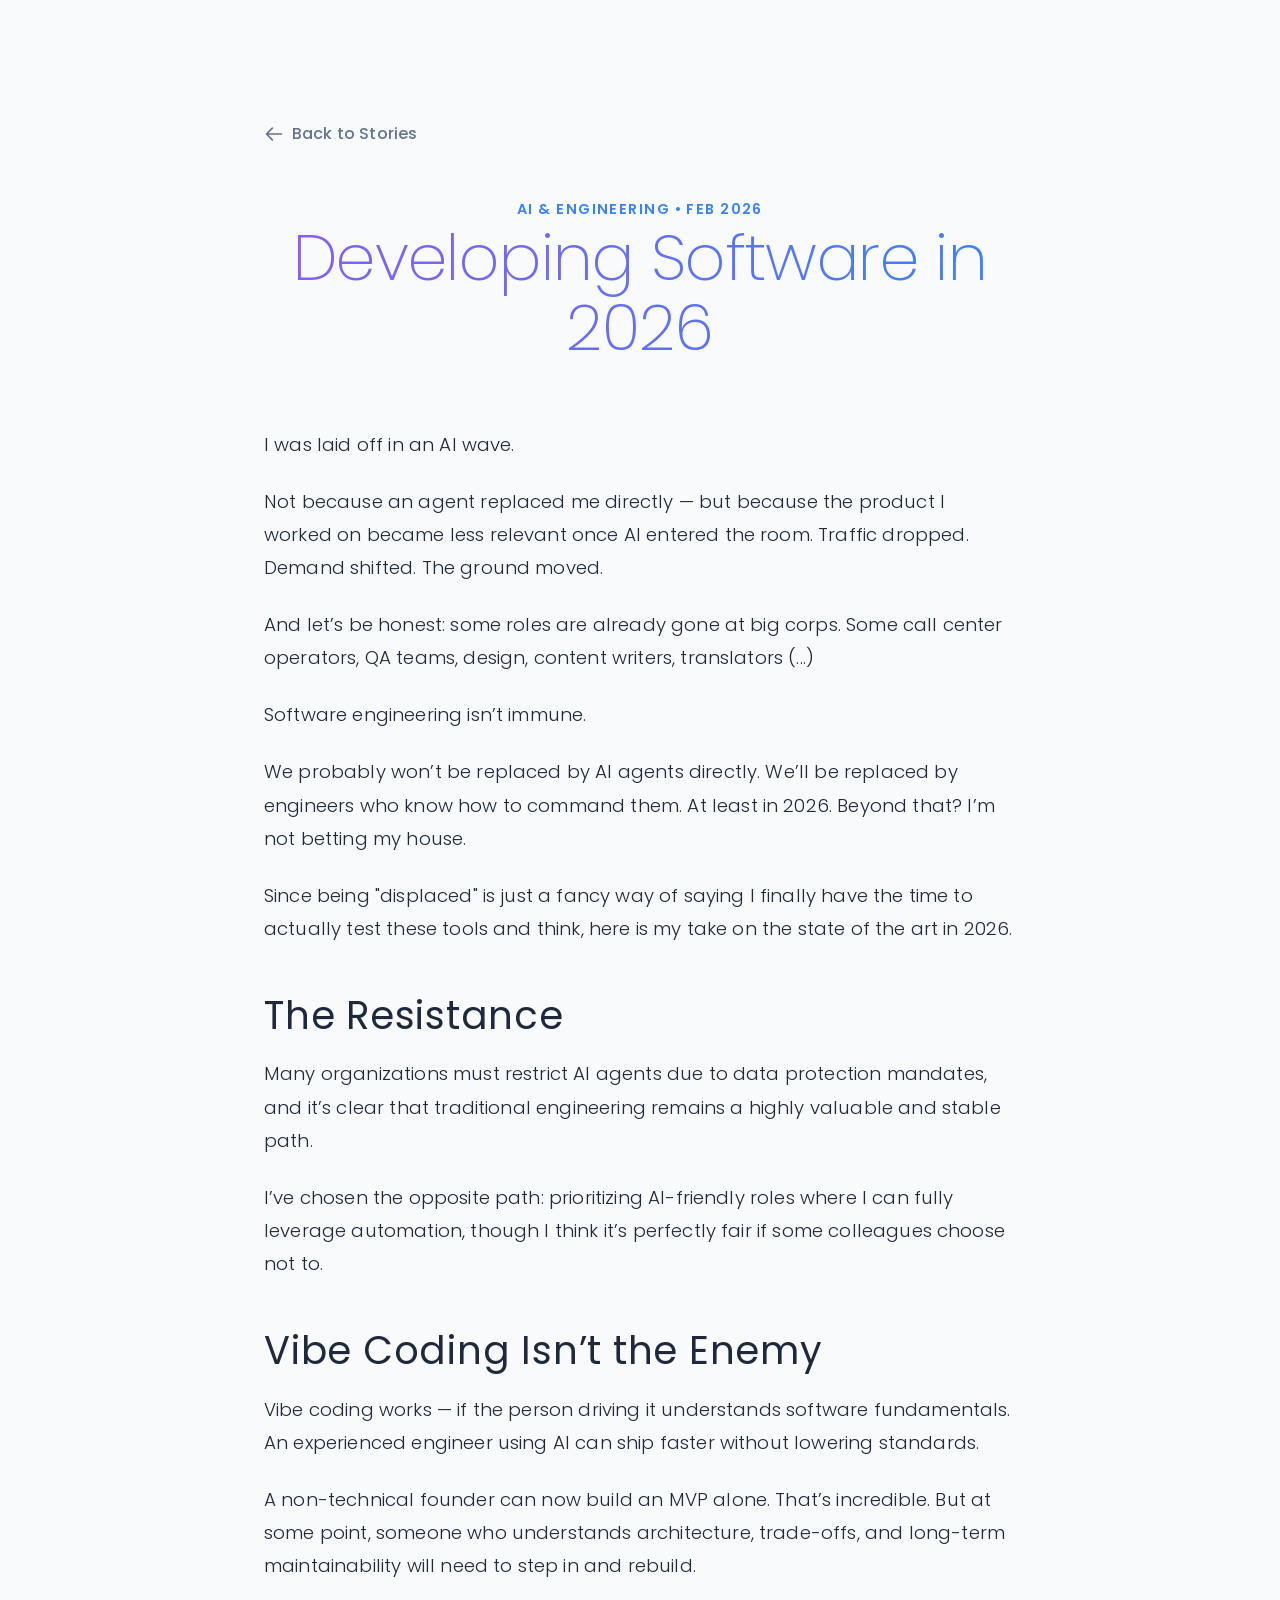
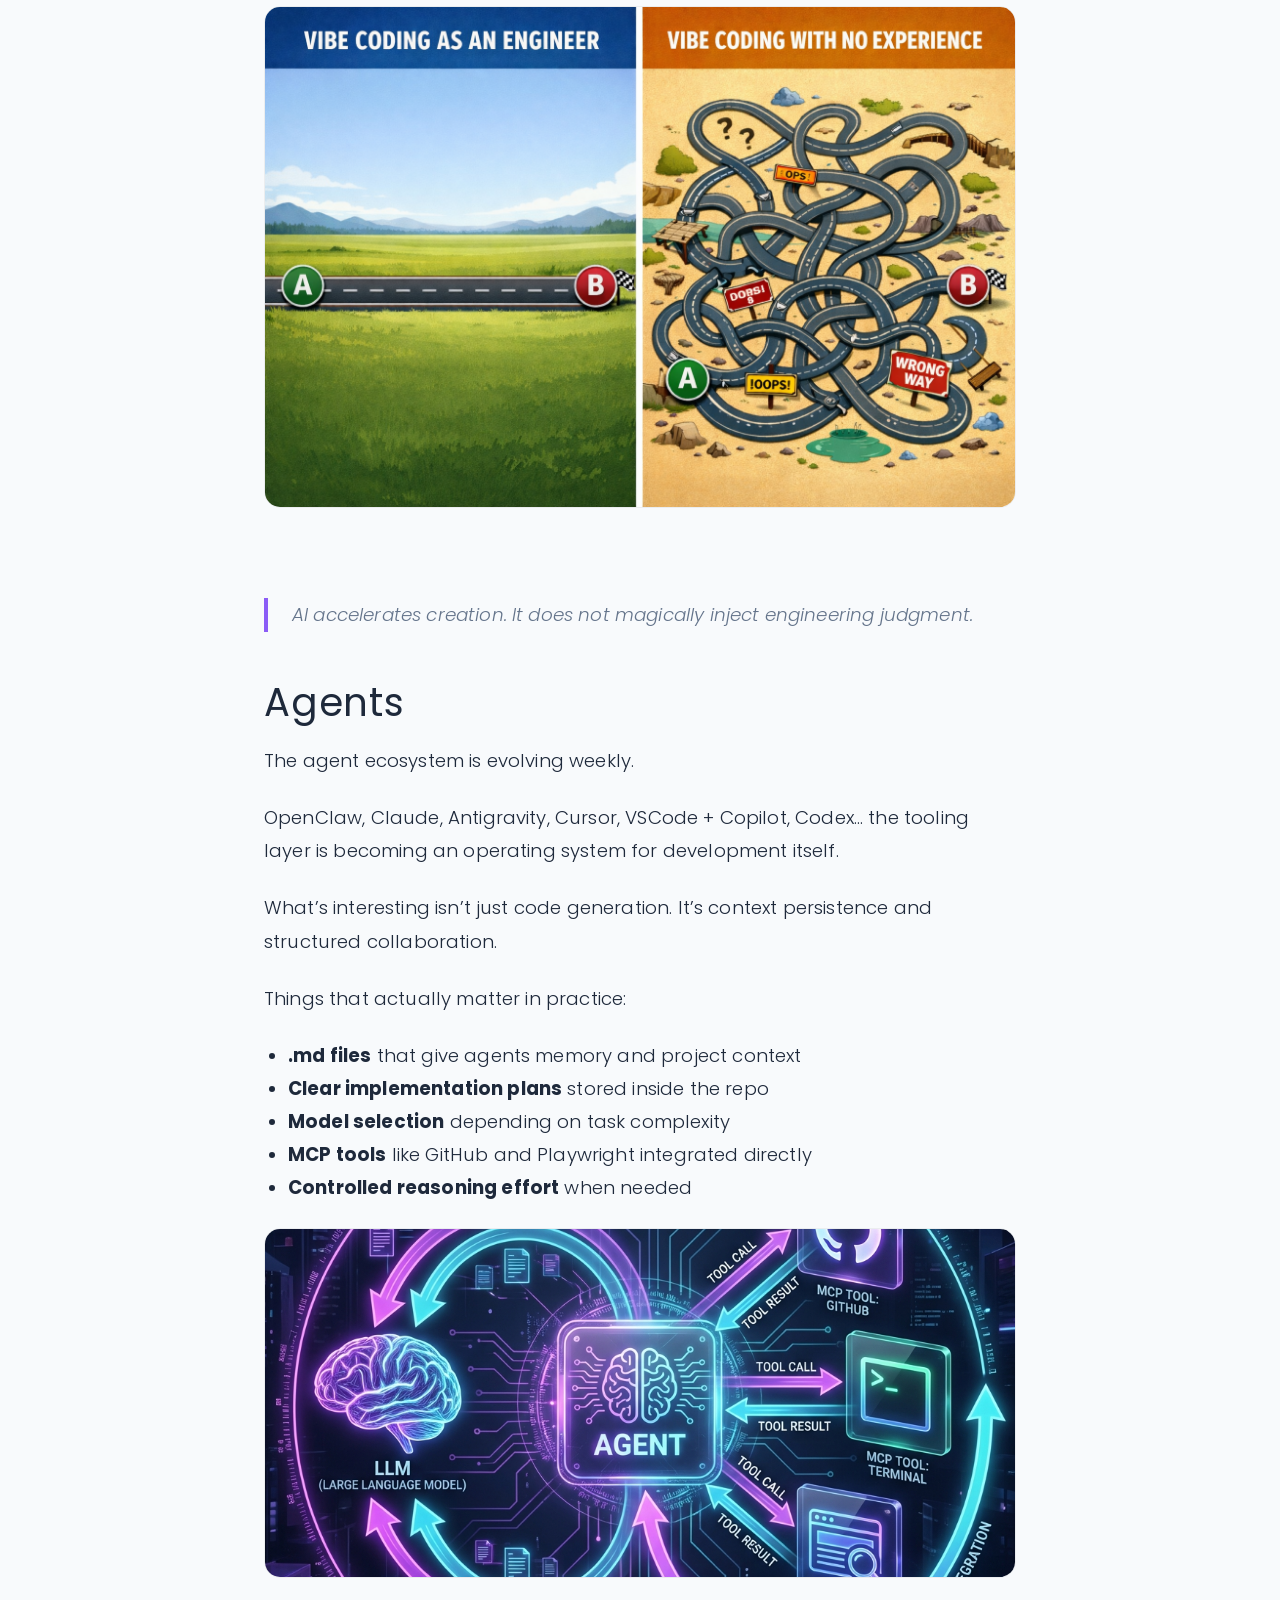
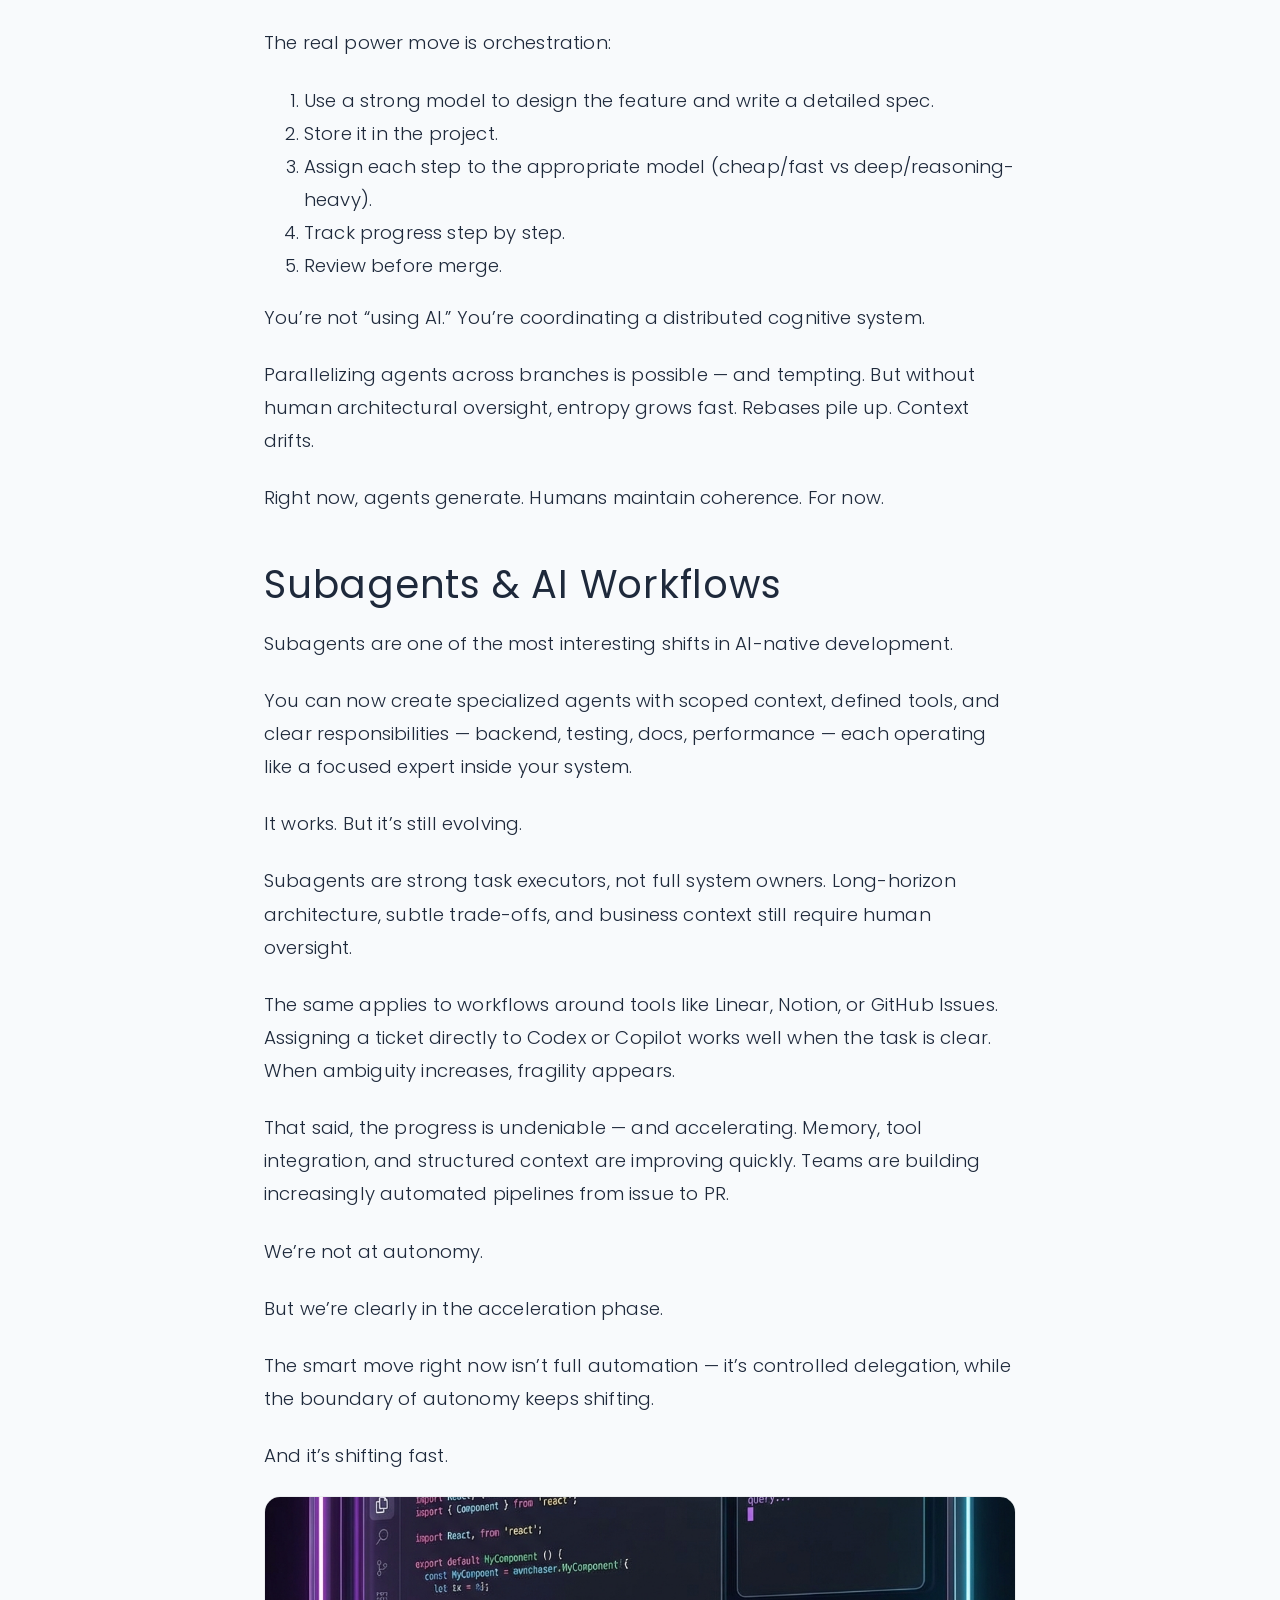
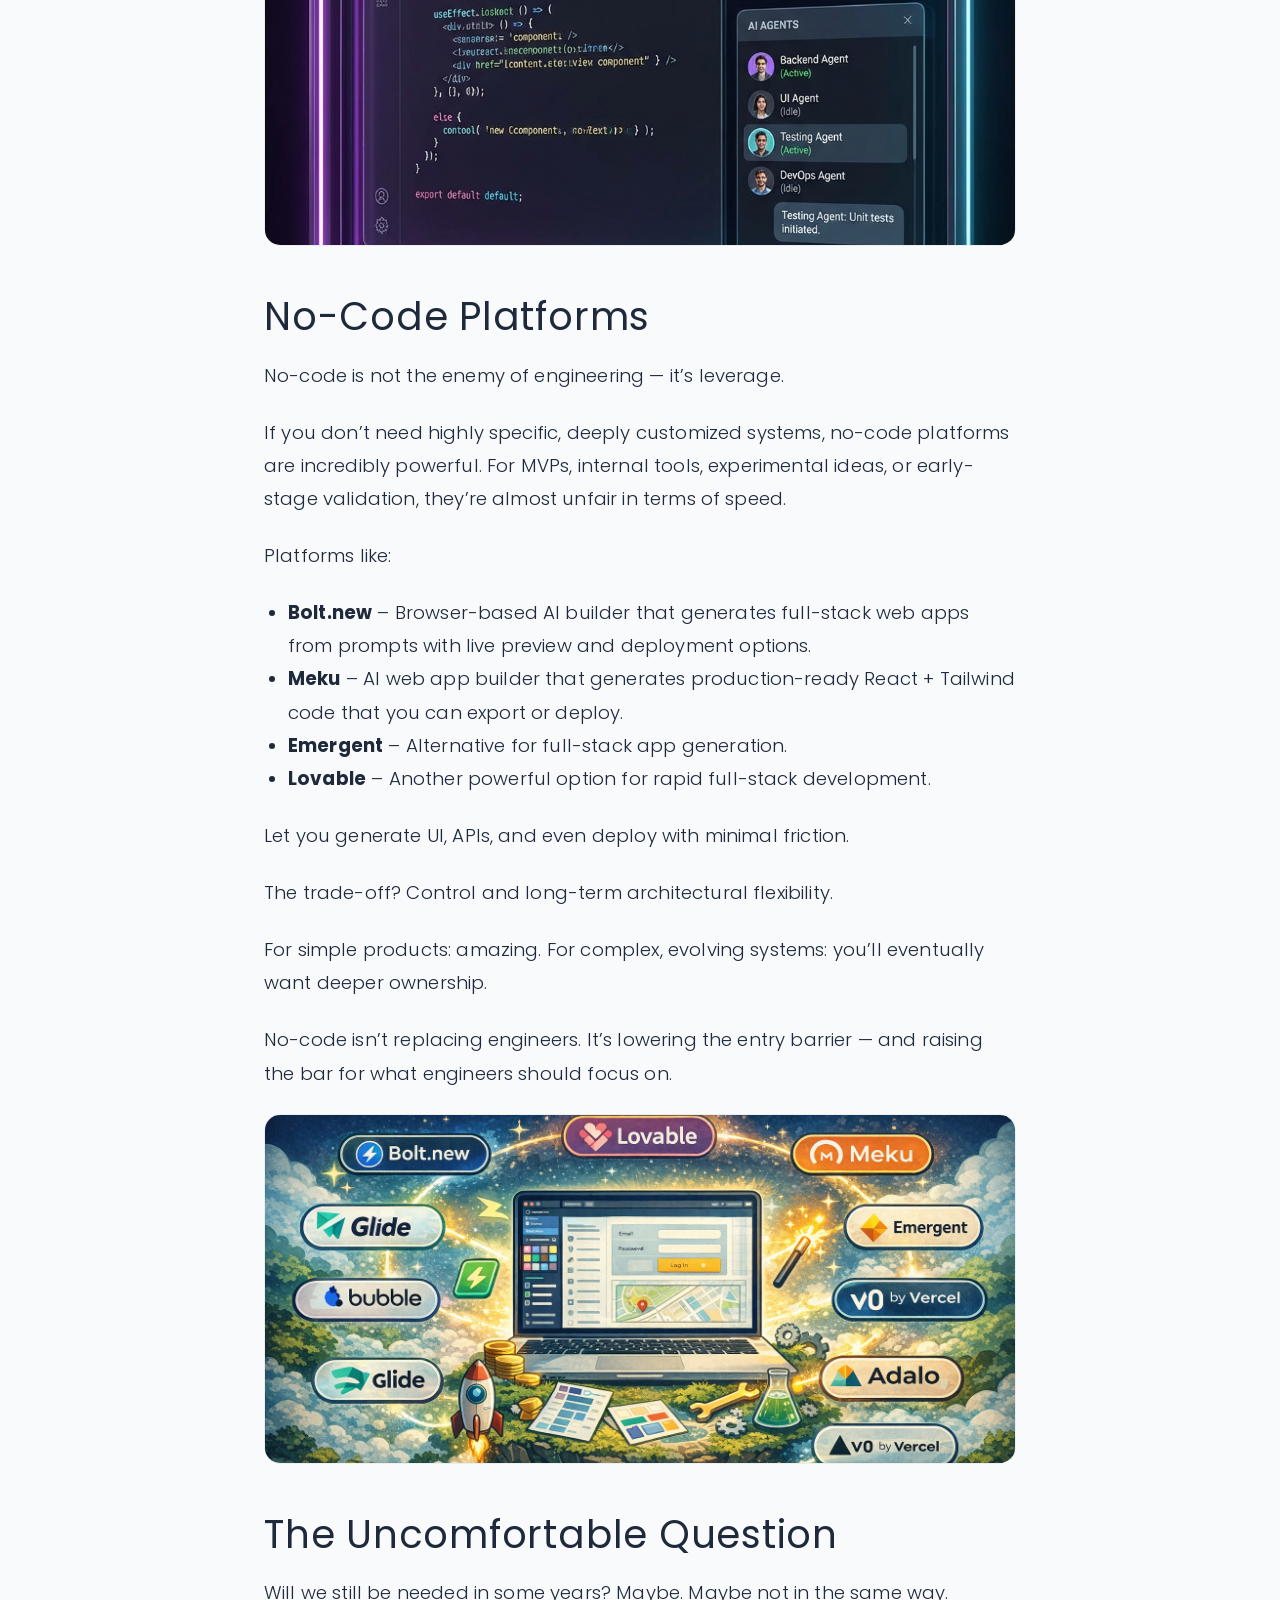
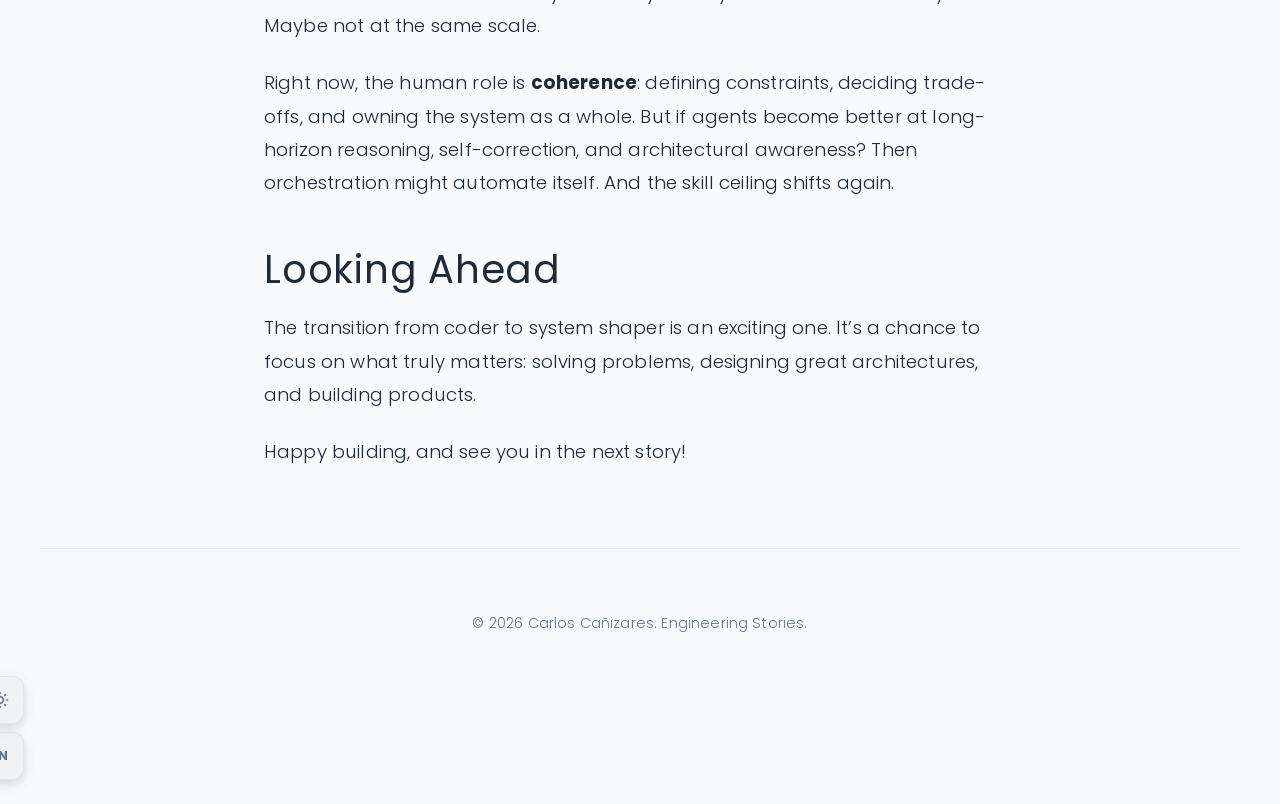
==== stories/developing-software-2026.html @ 7779813e "feat: add new story "Developing Software in 2026" with supporting images and internationalization up" ====
<!doctype html>
<html lang="en">

<head>
    <meta charset="utf-8">
    <meta name="viewport" content="width=device-width,initial-scale=1">
    <link rel="preconnect" href="https://fonts.googleapis.com">
    <link rel="preconnect" href="https://fonts.gstatic.com" crossorigin>
    <link href="https://fonts.googleapis.com/css2?family=Poppins:wght@200;300;400;500;600;700&display=swap"
        rel="stylesheet">
    <title>Developing Software in 2026 — Carlos Cañizares</title>
    <link rel="stylesheet" href="../css/style.css">
    <style>
        .story-content {
            max-width: 800px;
            margin: 120px auto 80px;
            padding: 0 24px;
        }

        .story-header {
            margin-bottom: 4rem;
            text-align: center;
        }

        .story-header h1 {
            font-size: clamp(2.5rem, 5vw, 4rem);
            margin-bottom: 1.5rem;
            background: linear-gradient(to right, #fff, #94a3b8);
            background-clip: text;
            -webkit-background-clip: text;
            -webkit-text-fill-color: transparent;
        }

        [data-theme="light"] .story-header h1 {
            background: linear-gradient(to right, #8b5cf6, #3b82f6);
            background-clip: text;
            -webkit-background-clip: text;
            -webkit-text-fill-color: transparent;
        }

        .story-meta {
            color: var(--accent-secondary);
            font-weight: 600;
            text-transform: uppercase;
            letter-spacing: 0.1em;
            font-size: 0.9rem;
        }

        .article-body {
            font-size: 1.15rem;
            line-height: 1.8;
            color: var(--text-main);
        }

        .article-body h2 {
            margin-top: 3rem;
            color: var(--text-main);
        }

        .article-body p {
            margin-bottom: 1.5rem;
            font-weight: 300;
        }

        .article-body ul {
            margin-bottom: 1.5rem;
            padding-left: 1.5rem;
            font-weight: 300;
        }

        .article-body blockquote {
            border-left: 4px solid var(--accent-primary);
            padding-left: 1.5rem;
            font-style: italic;
            margin: 2rem 0;
            color: var(--text-muted);
        }

        .back-link {
            display: inline-flex;
            align-items: center;
            gap: 0.5rem;
            margin-bottom: 3rem;
            color: var(--text-muted);
            font-weight: 500;
            transition: color 0.3s ease;
        }

        .back-link:hover {
            color: var(--accent-primary);
        }

        .hero-image {
            width: 100%;
            height: auto;
            border-radius: var(--radius-md);
            margin-bottom: 3rem;
            border: 1px solid var(--glass-border);
        }

        .centered-image {
            display: block;
            width: 100%;
            height: 350px;
            object-fit: cover;
            object-position: center;
            margin: 0 auto 3rem auto;
            border-radius: var(--radius-md);
            border: 1px solid var(--glass-border);
        }
    </style>
</head>

<body>
    <canvas id="page-matrix" aria-hidden="true"></canvas>

    <main class="story-content">
        <a href="../#stories" class="back-link">
            <svg width="20" height="20" fill="none" stroke="currentColor" viewBox="0 0 24 24">
                <path stroke-linecap="round" stroke-linejoin="round" stroke-width="2" d="M10 19l-7-7m0 0l7-7m-7 7h18">
                </path>
            </svg>
            Back to Stories
        </a>

        <header class="story-header">
            <div class="story-meta">AI & Engineering • Feb 2026</div>
            <h1>Developing Software in 2026</h1>
        </header>

        <div class="article-body">
            <p>I was laid off in an AI wave.</p>

            <p>Not because an agent replaced me directly — but because the product I worked on became less relevant once
                AI entered the room. Traffic dropped. Demand shifted. The ground moved.</p>

            <p>And let’s be honest: some roles are already gone at big corps. Some call center operators, QA teams,
                design, content writers, translators (...)</p>

            <p>Software engineering isn’t immune.</p>

            <p>We probably won’t be replaced by AI agents directly. We’ll be replaced by engineers who know how to
                command them. At least in 2026. Beyond that? I’m not betting my house.</p>

            <p>Since being "displaced" is just a fancy way of saying I finally have the time to actually test these
                tools and think,
                here is my take on the state of the art in 2026.</p>

            <h2>The Resistance</h2>
            <p>Many organizations must restrict AI agents due to data protection mandates, and
                it’s clear that traditional engineering remains a highly valuable and stable path.</p>

            <p>I’ve chosen the opposite path: prioritizing AI-friendly roles where I can fully leverage automation,
                though I
                think it’s perfectly fair if some colleagues choose not to.</p>

            <h2>Vibe Coding Isn’t the Enemy</h2>
            <p>Vibe coding works — if the person driving it understands software fundamentals. An experienced engineer
                using AI can ship faster without lowering standards.</p>

            <p>A non-technical founder can now build an MVP alone. That’s incredible. But at some point, someone who
                understands architecture, trade-offs, and long-term maintainability will need to step in and rebuild.
            </p>

            <img src="../assets/vibe-coding.png" alt="Vibe Coding Concept" class="hero-image">

            <blockquote>
                AI accelerates creation. It does not magically inject engineering judgment.
            </blockquote>


            <h2>Agents</h2>
            <p>The agent ecosystem is evolving weekly.</p>

            <p>OpenClaw, Claude, Antigravity, Cursor, VSCode + Copilot, Codex… the tooling layer is becoming an
                operating system for development itself.</p>

            <p>What’s interesting isn’t just code generation. It’s context persistence and structured collaboration.</p>

            <p>Things that actually matter in practice:</p>
            <ul>
                <li><strong>.md files</strong> that give agents memory and project context</li>
                <li><strong>Clear implementation plans</strong> stored inside the repo</li>
                <li><strong>Model selection</strong> depending on task complexity</li>
                <li><strong>MCP tools</strong> like GitHub and Playwright integrated directly</li>
                <li><strong>Controlled reasoning effort</strong> when needed</li>
            </ul>

            <img src="../assets/mcp-agent-llm-diagram.png" alt="MCP Agent LLM Interaction Diagram"
                class="centered-image">

            <p>The real power move is orchestration:</p>
            <ol>
                <li>Use a strong model to design the feature and write a detailed spec.</li>
                <li>Store it in the project.</li>
                <li>Assign each step to the appropriate model (cheap/fast vs deep/reasoning-heavy).</li>
                <li>Track progress step by step.</li>
                <li>Review before merge.</li>
            </ol>

            <p>You’re not “using AI.” You’re coordinating a distributed cognitive system.</p>

            <p>Parallelizing agents across branches is possible — and tempting. But without human architectural
                oversight, entropy grows fast. Rebases pile up. Context drifts.</p>

            <p>Right now, agents generate. Humans maintain coherence. For now.</p>

            <h2>Subagents & AI Workflows</h2>
            <p>Subagents are one of the most interesting shifts in AI-native development.</p>

            <p>You can now create specialized agents with scoped context, defined tools, and clear responsibilities —
                backend, testing, docs, performance — each operating like a focused expert inside your system.</p>

            <p>It works. But it’s still evolving.</p>

            <p>Subagents are strong task executors, not full system owners. Long-horizon architecture, subtle
                trade-offs, and business context still require human oversight.</p>

            <p>The same applies to workflows around tools like Linear, Notion, or GitHub Issues. Assigning a ticket
                directly to Codex or Copilot works well when the task is clear. When ambiguity increases, fragility
                appears.</p>

            <p>That said, the progress is undeniable — and accelerating. Memory, tool integration, and structured
                context are improving quickly. Teams are building increasingly automated pipelines from issue to PR.</p>

            <p>We’re not at autonomy.</p>

            <p>But we’re clearly in the acceleration phase.</p>

            <p>The smart move right now isn’t full automation — it’s controlled delegation, while the boundary of
                autonomy keeps shifting.</p>

            <p>And it’s shifting fast.</p>

            <img src="../assets/subagent-workflow.png" alt="Subagent Workflow Concept" class="centered-image">

            <h2>No-Code Platforms</h2>
            <p>No-code is not the enemy of engineering — it’s leverage.</p>

            <p>If you don’t need highly specific, deeply customized systems, no-code platforms are incredibly powerful.
                For MVPs, internal tools, experimental ideas, or early-stage validation, they’re almost unfair in terms
                of
                speed.</p>

            <p>Platforms like:</p>
            <ul>
                <li><strong>Bolt.new</strong> – Browser-based AI builder that generates full-stack web apps from prompts
                    with live preview and deployment options.</li>
                <li><strong>Meku</strong> – AI web app builder that generates production-ready React + Tailwind code
                    that you can export or deploy.</li>
                <li><strong>Emergent</strong> – Alternative for full-stack app generation.</li>
                <li><strong>Lovable</strong> – Another powerful option for rapid full-stack development.</li>
            </ul>

            <p>Let you generate UI, APIs, and even deploy with minimal friction.</p>

            <p>The trade-off? Control and long-term architectural flexibility.</p>

            <p>For simple products: amazing. For complex, evolving systems: you’ll eventually want deeper ownership.</p>

            <p>No-code isn’t replacing engineers. It’s lowering the entry barrier — and raising the bar for what
                engineers should focus on.</p>

            <img src="../assets/no-code.png" alt="No-Code Platform Diagram" class="centered-image">

            <h2>The Uncomfortable Question</h2>
            <p>Will we still be needed in some years? Maybe. Maybe not in the same way. Maybe not at the same scale.</p>

            <p>Right now, the human role is <strong>coherence</strong>: defining constraints, deciding trade-offs, and
                owning the system as a whole. But if agents become better at long-horizon reasoning, self-correction,
                and architectural awareness? Then orchestration might automate itself. And the skill ceiling shifts
                again.</p>

            <h2>Looking Ahead</h2>
            <p>The transition from coder to system shaper is an exciting one. It’s a chance to focus on what truly
                matters: solving problems, designing great architectures, and building products.</p>



            <p>Happy building, and see you in the next story!</p>
        </div>
    </main>

    <footer class="container footer">
        <div class="footer-content" style="justify-content: center;">
            <p>© 2026 Carlos Cañizares. Engineering Stories.</p>
        </div>
    </footer>

    <!-- Floating Controls Panel -->
    <div class="floating-controls">
        <button id="theme-toggle" class="control-btn" title="Toggle Theme" aria-label="Toggle Theme">
            <svg class="sun-icon" fill="none" stroke="currentColor" viewBox="0 0 24 24">
                <path stroke-linecap="round" stroke-linejoin="round" stroke-width="2"
                    d="M12 3v1m0 16v1m9-9h-1M4 12H3m15.364 6.364l-.707-.707M6.343 6.343l-.707-.707m12.728 0l-.707.707M6.343 17.657l-.707.707M16 12a4 4 0 11-8 0 4 4 0 018 0z">
                </path>
            </svg>
            <svg class="moon-icon" fill="none" stroke="currentColor" viewBox="0 0 24 24">
                <path stroke-linecap="round" stroke-linejoin="round" stroke-width="2"
                    d="M20.354 15.354A9 9 0 018.646 3.646 9.003 9.003 0 0012 21a9.003 9.003 0 008.354-5.646z"></path>
            </svg>
        </button>
        <button id="lang-toggle" class="control-btn" title="Switch Language">
            <span class="lang-text">EN</span>
        </button>
    </div>

    <script src="../js/main.js"></script>
</body>

</html>
---- css/style.css ----
:root {
    /* Premium Palette */
    --bg-dark: #0f1115;
    --bg-darker: #050507;
    --text-main: #e2e8f0;
    --text-muted: #94a3b8;
    --accent-primary: #8b5cf6;
    /* Violet */
    --accent-secondary: #3b82f6;
    /* Blue */
    --accent-gradient: linear-gradient(135deg, #8b5cf6 0%, #3b82f6 100%);
    --glass-bg: rgba(255, 255, 255, 0.03);
    --glass-border: rgba(255, 255, 255, 0.05);
    --card-hover-bg: rgba(255, 255, 255, 0.07);
    --nav-glass: rgba(15, 17, 21, 0.5);
    --nav-active-text: #ffffff;
    --nav-active-bg: rgba(255, 255, 255, 0.1);

    --font-heading: 'Poppins', sans-serif;
    --font-body: 'Poppins', sans-serif;

    --max-width: 1200px;
    --radius-lg: 24px;
    --radius-md: 16px;
    --radius-sm: 8px;
}

/* Light Mode Overrides (if toggled, but Dark is default premium) */
[data-theme="light"] {
    --bg-dark: #f8fafc;
    --bg-darker: #ffffff;
    --text-main: #1e293b;
    --text-muted: #64748b;
    --glass-bg: rgba(0, 0, 0, 0.03);
    --glass-border: rgba(0, 0, 0, 0.05);
    --card-hover-bg: rgba(0, 0, 0, 0.05);
    --nav-glass: rgba(255, 255, 255, 0.4);
    --nav-active-text: var(--text-main);
    --nav-active-bg: rgba(0, 0, 0, 0.08);
}

* {
    box-sizing: border-box;
}

body {
    margin: 0;
    font-family: var(--font-body);
    background-color: var(--bg-dark);
    color: var(--text-main);
    line-height: 1.8;
    font-weight: 300;
    overflow-x: hidden;
    letter-spacing: 0.01em;
    position: relative;
    z-index: 0;
}

/* Global Typography */
h1,
h2,
h3,
h4,
h5,
h6 {
    font-family: var(--font-heading);
    margin: 0 0 1rem 0;
    line-height: 1.2;
}

h1 {
    font-size: clamp(2.2rem, 4.5vw, 4rem);
    font-weight: 200;
    letter-spacing: -0.01em;
    line-height: 1.1;
}

h2 {
    font-size: clamp(1.8rem, 3vw, 2.8rem);
    font-weight: 400;
    letter-spacing: 0.02em;
}

a {
    text-decoration: none;
    color: inherit;
    transition: all 0.2s ease;
}

/* Utilities */
.container {
    max-width: var(--max-width);
    margin: 0 auto;
    padding: 0 24px;
}

.grid-3 {
    display: grid;
    grid-template-columns: repeat(auto-fit, minmax(300px, 1fr));
    gap: 2rem;
}

/* Slider Specific */
.slider-container {
    overflow: hidden;
    margin: 0 -1rem;
    padding: 1rem;
}

.slider-track {
    display: flex;
    transition: transform 0.5s cubic-bezier(0.4, 0, 0.2, 1);
    gap: 2rem;
}

.slider-track .project-card {
    flex: 0 0 calc(50% - 1rem);
    min-width: 0;
}

@media (max-width: 768px) {
    .slider-track .project-card {
        flex: 0 0 100%;
    }
}

.slider-nav {
    display: flex;
    gap: 0.5rem;
}

.slider-prev,
.slider-next {
    background: var(--glass-bg);
    border: 1px solid var(--glass-border);
    color: var(--text-main);
    width: 40px;
    height: 40px;
    border-radius: 50%;
    display: flex;
    align-items: center;
    justify-content: center;
    cursor: pointer;
    transition: all 0.3s ease;
}

.slider-prev:hover,
.slider-next:hover {
    background: var(--card-hover-bg);
    border-color: var(--accent-primary);
    transform: scale(1.1);
}

.slider-prev svg,
.slider-next svg {
    width: 20px;
    height: 20px;
}

.section {
    padding: 4rem 0;
}

.section-header {
    display: flex;
    justify-content: space-between;
    align-items: baseline;
    margin-bottom: 2rem;
    flex-wrap: wrap;
    gap: 1rem;
}

/* Navigation */
.topbar {
    position: fixed;
    top: 20px;
    left: 0;
    right: 0;
    z-index: 1000;
    display: flex;
    justify-content: center;
    pointer-events: none;
    /* Let clicks pass through outside the pill */
}

.nav {
    padding: 0;
    pointer-events: auto;
}

.nav-pill {
    background: var(--nav-glass);
    backdrop-filter: blur(12px);
    -webkit-backdrop-filter: blur(12px);
    border: 1px solid var(--glass-border);
    padding: 6px;
    border-radius: 999px;
    display: flex;
    align-items: center;
    box-shadow: 0 8px 32px -4px rgba(0, 0, 0, 0.2);
    gap: 4px;
}

.nav-links {
    display: flex;
    list-style: none;
    padding: 0;
    margin: 0;
    align-items: center;
    gap: 4px;
}

.nav-links li {
    display: flex;
    align-items: center;
}

.nav-links a {
    color: var(--text-muted);
    font-weight: 400;
    padding: 8px 20px;
    border-radius: 999px;
    font-size: 0.85rem;
    transition: all 0.2s ease;
    white-space: nowrap;
    letter-spacing: 0.05em;
    text-transform: uppercase;
}

.nav-links a:hover {
    color: var(--nav-active-text);
    background: rgba(255, 255, 255, 0.05);
}

[data-theme="light"] .nav-links a:hover {
    background: rgba(0, 0, 0, 0.04);
}

.nav-links a.active {
    color: var(--nav-active-text);
    background: var(--nav-active-bg);
    box-shadow: inset 0 0 0 1px rgba(255, 255, 255, 0.05);
}

.divider {
    width: 1px;
    height: 16px;
    background: rgba(255, 255, 255, 0.1);
    margin: 0 8px;
}


/* Theme Toggle Logic */
.sun-icon {
    display: none;
}

.moon-icon {
    display: block;
}

[data-theme="light"] .sun-icon {
    display: block;
}

[data-theme="light"] .moon-icon {
    display: none;
}

/* Hero Section */
.hero {
    min-height: 90vh;
    display: flex;
    flex-direction: column;
    justify-content: center;
    position: relative;
    padding-top: 60px;
}

.hero-inner {
    text-align: center;
    z-index: 10;
    max-width: 800px;
    margin: 0 auto;
}

#hero-name {
    background: linear-gradient(to right, #fff, #94a3b8);
    background-clip: text;
    -webkit-background-clip: text;
    -webkit-text-fill-color: transparent;
    margin-bottom: 1rem;
}

[data-theme="light"] #hero-name {
    background: linear-gradient(to right, #8b5cf6, #3b82f6);
    background-clip: text;
    -webkit-background-clip: text;
    -webkit-text-fill-color: transparent;
}

.role {
    font-size: clamp(1.2rem, 2vw, 1.8rem);
    color: var(--text-main);
    font-weight: 400;
    margin-bottom: 2rem;
    display: flex;
    flex-direction: column;
    gap: 0.75rem;
    align-items: center;
    letter-spacing: 0.03em;
}

.role-location {
    font-size: 1rem;
    opacity: 0.8;
    display: flex;
    align-items: center;
    gap: 6px;
    margin-top: 4px;
}

.role-location-icon {
    width: 16px;
    height: 16px;
}

.intro {
    font-size: 1.1rem;
    color: var(--text-muted);
    margin-bottom: 1.5rem;
    max-width: 700px;
    margin-left: auto;
    margin-right: auto;
    font-weight: 200;
    line-height: 2;
    letter-spacing: 0.02em;
}

.links {
    display: flex;
    gap: 1.5rem;
    justify-content: center;
    align-items: center;
    margin-bottom: 8rem;
}

/* Background Animation Placeholder */
#page-matrix {
    position: fixed;
    top: 0;
    left: 0;
    width: 100%;
    height: 100%;
    z-index: -1;
    opacity: 0.35;
    pointer-events: none;
}

body > :not(#page-matrix) {
    position: relative;
    z-index: 1;
}

/* Buttons */
.btn {
    display: inline-flex;
    align-items: center;
    gap: 0.5rem;
    padding: 0.8rem 1.8rem;
    border-radius: var(--radius-md);
    font-weight: 600;
    font-size: 1rem;
    transition: all 0.3s cubic-bezier(0.4, 0, 0.2, 1);
    cursor: pointer;
}

.btn-primary {
    background: var(--accent-gradient);
    color: #fff;
    box-shadow: 0 10px 20px -10px var(--accent-secondary);
}

.btn-primary:hover {
    transform: translateY(-3px);
    box-shadow: 0 20px 40px -15px var(--accent-secondary);
}

.btn-secondary {
    border: 1px solid rgba(255, 255, 255, 0.35);
    background: transparent;
    color: #fff;
    transition: all 0.3s ease;
}

.btn-secondary:hover {
    transform: translateY(-2px);
    border-color: var(--accent-primary);
    color: var(--accent-primary);
}

[data-theme="light"] .btn-secondary {
    border-color: rgba(0, 0, 0, 0.25);
    color: var(--text-main);
}

.btn-glow {
    position: relative;
    overflow: hidden;
}

.btn-glow::after {
    content: '';
    position: absolute;
    top: -50%;
    left: -50%;
    width: 200%;
    height: 200%;
    background: radial-gradient(circle, rgba(255, 255, 255, 0.3) 0%, transparent 60%);
    opacity: 0;
    transform: scale(0.5);
    transition: opacity 0.3s, transform 0.3s;
}

.btn-glow:hover::after {
    opacity: 1;
    transform: scale(1);
}

.btn-large {
    padding: 1rem 2.5rem;
    font-size: 1.1rem;
}

.contact-icons {
    display: flex;
    gap: 1rem;
}

.contact-icon {
    width: 48px;
    height: 48px;
    border-radius: 50%;
    background: var(--glass-border);
    display: flex;
    align-items: center;
    justify-content: center;
    transition: all 0.3s ease;
    color: var(--text-muted);
}

.contact-icon:hover {
    background: var(--accent-secondary);
    color: #fff;
    transform: translateY(-2px);
}

.contact-icon svg {
    width: 20px;
    height: 20px;
}

/* Cards & Glassmorphism */
.card {
    background: var(--glass-bg);
    border: 1px solid var(--glass-border);
    border-radius: var(--radius-md);
    padding: 2rem;
    transition: all 0.3s ease;
}

.card:hover {
    background: var(--card-hover-bg);
    border-color: rgba(255, 255, 255, 0.1);
    transform: translateY(-5px);
    box-shadow: 0 20px 40px -20px rgba(0, 0, 0, 0.5);
}

.clickable-card {
    text-decoration: none;
    color: inherit;
    display: block;
}

/* Stories Section */
.story-card {
    display: flex;
    flex-direction: column;
    height: 100%;
}

.story-date {
    font-size: 0.85rem;
    color: var(--accent-secondary);
    font-weight: 600;
    margin-bottom: 0.5rem;
    text-transform: uppercase;
    letter-spacing: 0.05em;
}

.story-cover {
    width: calc(100% + 4rem);
    margin: -2rem -2rem 1.5rem;
    padding-top: 50%;
    border-radius: calc(var(--radius-md) - 4px);
    background-size: cover;
    background-position: center;
    background-repeat: no-repeat;
    box-shadow: inset 0 0 0 1px rgba(255, 255, 255, 0.2);
    filter: saturate(1.05);
}

.story-card h3 {
    font-size: 1.4rem;
    font-weight: 400;
    margin-bottom: 0.8rem;
}

.story-card h3 a:hover {
    color: var(--accent-secondary);
}

.story-card p {
    color: var(--text-muted);
    font-size: 0.95rem;
    margin-bottom: 1.5rem;
    flex-grow: 1;
}

.journey-columns {
    display: grid;
    grid-template-columns: minmax(0, 0.45fr) minmax(0, 0.55fr);
    gap: 1.5rem;
    margin-top: 1rem;
}

.journey-col-title {
    font-size: 0.85rem;
    letter-spacing: 0.08em;
    text-transform: uppercase;
    color: var(--text-muted);
    margin-bottom: 0.6rem;
}

.journey-col p {
    margin: 0;
    color: var(--text-muted);
}

.journey-achievements p {
    margin: 0;
    color: var(--text-muted);
}

.journey-separator {
    margin: 0.75rem 0;
    color: var(--text-muted);
    letter-spacing: 0.12em;
}

.read-more {
    font-weight: 600;
    color: var(--text-main);
    display: inline-flex;
    align-items: center;
}

.read-more:hover {
    color: var(--accent-secondary);
    gap: 4px;
}

.view-all-link {
    color: var(--text-muted);
    font-weight: 500;
    font-size: 0.9rem;
    border-bottom: 1px solid transparent;
}

.view-all-link:hover {
    color: var(--text-main);
    border-color: var(--text-main);
}

/* Timeline (Journey) */
.timeline {
    position: relative;
    max-width: 1250px;
    margin: 0 auto;
}

.timeline-line {
    position: absolute;
    left: 50%;
    top: 0;
    bottom: 0;
    width: 2px;
    background: linear-gradient(180deg, var(--accent-primary) 0%, rgba(255, 255, 255, 0.05) 100%);
    transform: translateX(-50%);
}

.timeline-row {
    display: grid;
    grid-template-columns: 1fr 60px 1fr;
    margin-bottom: 3rem;
}

.timeline-center {
    display: flex;
    justify-content: center;
    position: relative;
}

.timeline-marker {
    width: 16px;
    height: 16px;
    border-radius: 50%;
    background: var(--bg-dark);
    border: 3px solid var(--accent-primary);
    z-index: 2;
    margin-top: 1rem;
    box-shadow: 0 0 0 4px rgba(139, 92, 246, 0.2);
}

.timeline-item .bubble {
    background: var(--glass-bg);
    border: 1px solid var(--glass-border);
    padding: 1.5rem;
    border-radius: var(--radius-md);
    position: relative;
}

.timeline-item.left .bubble {
    margin-right: 0rem;
}

.timeline-item.right .bubble {
    margin-left: 0rem;
}

.timeline-item .title {
    font-size: 1.2rem;
    font-weight: 700;
    color: var(--text-main);
}

.timeline-item .meta {
    font-size: 0.9rem;
    color: var(--text-muted);
    margin-bottom: 1rem;
    font-family: monospace;
}

.timeline-item ul {
    padding-left: 1.2rem;
    color: var(--text-muted);
    margin-bottom: 1rem;
}

.timeline-item .small {
    color: var(--accent-secondary);
    font-size: 0.85rem;
    font-weight: 600;
}

/* Projects Grid */
.project-card {
    padding: 0;
    overflow: hidden;
    display: flex;
    flex-direction: column;
}

.project-thumb,
.project-thumb-placeholder {
    width: 100%;
    height: 250px;
    background: radial-gradient(circle at center, #2d3748, #1a202c);
    object-fit: cover;
}

.card-content {
    padding: 1.5rem;
    flex-grow: 1;
    display: flex;
    flex-direction: column;
}

.project-desc {
    color: var(--text-muted);
    font-size: 0.95rem;
    margin-bottom: 1rem;
    flex-grow: 1;
}

.taglist {
    display: flex;
    flex-wrap: wrap;
    gap: 0.5rem;
    margin-bottom: 1.5rem;
}

.tag {
    font-size: 0.75rem;
    background: rgba(255, 255, 255, 0.05);
    padding: 4px 10px;
    border-radius: 99px;
    color: var(--text-muted);
}

.project-links {
    display: flex;
    gap: 1rem;
}

.link-btn {
    font-size: 0.9rem;
    font-weight: 600;
    color: var(--accent-secondary);
}

.link-btn:hover {
    text-decoration: underline;
}

/* Skills & Education */
.two-col-row {
    display: grid;
    grid-template-columns: 1fr 1fr;
    gap: 2rem;
}

.edu-item {
    margin-bottom: 1rem;
    padding-bottom: 1rem;
    border-bottom: 1px solid var(--glass-border);
}

.edu-item:last-child {
    border-bottom: none;
}

/* Contact Section Callout */
.contact-section {
    text-align: center;
}

.contact-card {
    background: linear-gradient(135deg, rgba(139, 92, 246, 0.1), rgba(59, 130, 246, 0.1));
    border: 1px solid rgba(139, 92, 246, 0.2);
    padding: 4rem 2rem;
    border-radius: var(--radius-lg);
    max-width: 800px;
    margin: 0 auto;
}

.contact-card h2 {
    font-size: 2.5rem;
    margin-bottom: 1rem;
}

.contact-card p {
    font-size: 1.2rem;
    color: var(--text-muted);
    margin-bottom: 2rem;
}

/* Floating Controls Panel */
.floating-controls {
    position: fixed;
    bottom: 24px;
    right: 24px;
    display: flex;
    flex-direction: column;
    gap: 8px;
    z-index: 999;
    animation: slideInRight 0.4s cubic-bezier(0.16, 1, 0.3, 1);
}

@keyframes slideInRight {
    from {
        opacity: 0;
        transform: translateX(100px);
    }

    to {
        opacity: 1;
        transform: translateX(0);
    }
}

.control-btn {
    appearance: none;
    -webkit-appearance: none;
    background: var(--glass-bg);
    backdrop-filter: blur(12px);
    -webkit-backdrop-filter: blur(12px);
    border: 1px solid var(--glass-border);
    cursor: pointer;
    color: var(--text-muted);
    width: 48px;
    height: 48px;
    border-radius: 12px;
    display: flex;
    align-items: center;
    justify-content: center;
    transition: all 0.3s cubic-bezier(0.4, 0, 0.2, 1);
    box-shadow: 0 4px 12px rgba(0, 0, 0, 0.15);
}

.control-btn.is-off {
    opacity: 0.6;
}

.control-btn:hover {
    color: var(--text-main);
    background: var(--card-hover-bg);
    border-color: rgba(255, 255, 255, 0.2);
    transform: translateY(-2px) scale(1.05);
    box-shadow: 0 8px 20px rgba(0, 0, 0, 0.25);
}

.control-btn:active {
    transform: translateY(0) scale(1);
}

.control-btn svg {
    width: 20px;
    height: 20px;
}

.control-btn .lang-text {
    font-weight: 700;
    font-size: 0.8rem;
    letter-spacing: 0.05em;
    font-family: var(--font-heading);
}

/* Footer */
.footer {
    border-top: 1px solid var(--glass-border);
    margin-top: 4rem;
    padding: 3rem 0;
    color: var(--text-muted);
    font-size: 0.9rem;
}

.footer-content {
    display: flex;
    justify-content: space-between;
    align-items: center;
}

.social-links-footer {
    display: flex;
    gap: 1.5rem;
}

.social-links-footer a {
    color: var(--text-muted);
}

.social-links-footer a:hover {
    color: var(--text-main);
}

/* Scroll Down Indicator */
.scroll-down {
    position: absolute;
    bottom: 30px;
    left: 50%;
    transform: translateX(-50%);
    display: flex;
    flex-direction: column;
    align-items: center;
    gap: 0.5rem;
    color: var(--text-muted);
    font-size: 0.8rem;
    opacity: 0.7;
    animation: bounce 2s infinite;
    cursor: pointer;
    transition: all 0.3s ease;
    z-index: 100;
    text-decoration: none;
    padding: 20px;
}

.scroll-down:hover {
    opacity: 1;
    color: var(--text-main);
    transform: translateX(-50%) translateY(-5px);
}

.scroll-down svg {
    width: 16px;
    height: 16px;
}

@keyframes bounce {

    0%,
    20%,
    50%,
    80%,
    100% {
        transform: translateX(-50%) translateY(0);
    }

    40% {
        transform: translateX(-50%) translateY(-6px);
    }

    60% {
        transform: translateX(-50%) translateY(-3px);
    }
}

/* Animations using classes */
.visible {
    opacity: 1 !important;
    transform: translateY(0) !important;
}

/* Responsive */
@media (max-width: 768px) {
    .nav-links {
        display: none;
    }

    /* Hide complex nav on mobile for now */
    .hero #hero-name {
        font-size: 3rem;
    }

    .timeline-row {
        grid-template-columns: 1fr;
        gap: 1rem;
    }

    .timeline-center,
    .timeline-line {
        display: none;
    }

    /* Simplified timeline for mobile */
    .timeline-item.left .bubble,
    .timeline-item.right .bubble {
        margin: 0;
    }

    .journey-columns {
        grid-template-columns: 1fr;
    }

    .two-col-row {
        grid-template-columns: 1fr;
    }

    .floating-controls {
        bottom: 16px;
        right: 16px;
    }

    .control-btn {
        width: 44px;
        height: 44px;
    }

    .footer-content {
        flex-direction: column;
        gap: 1rem;
        text-align: center;
    }
}
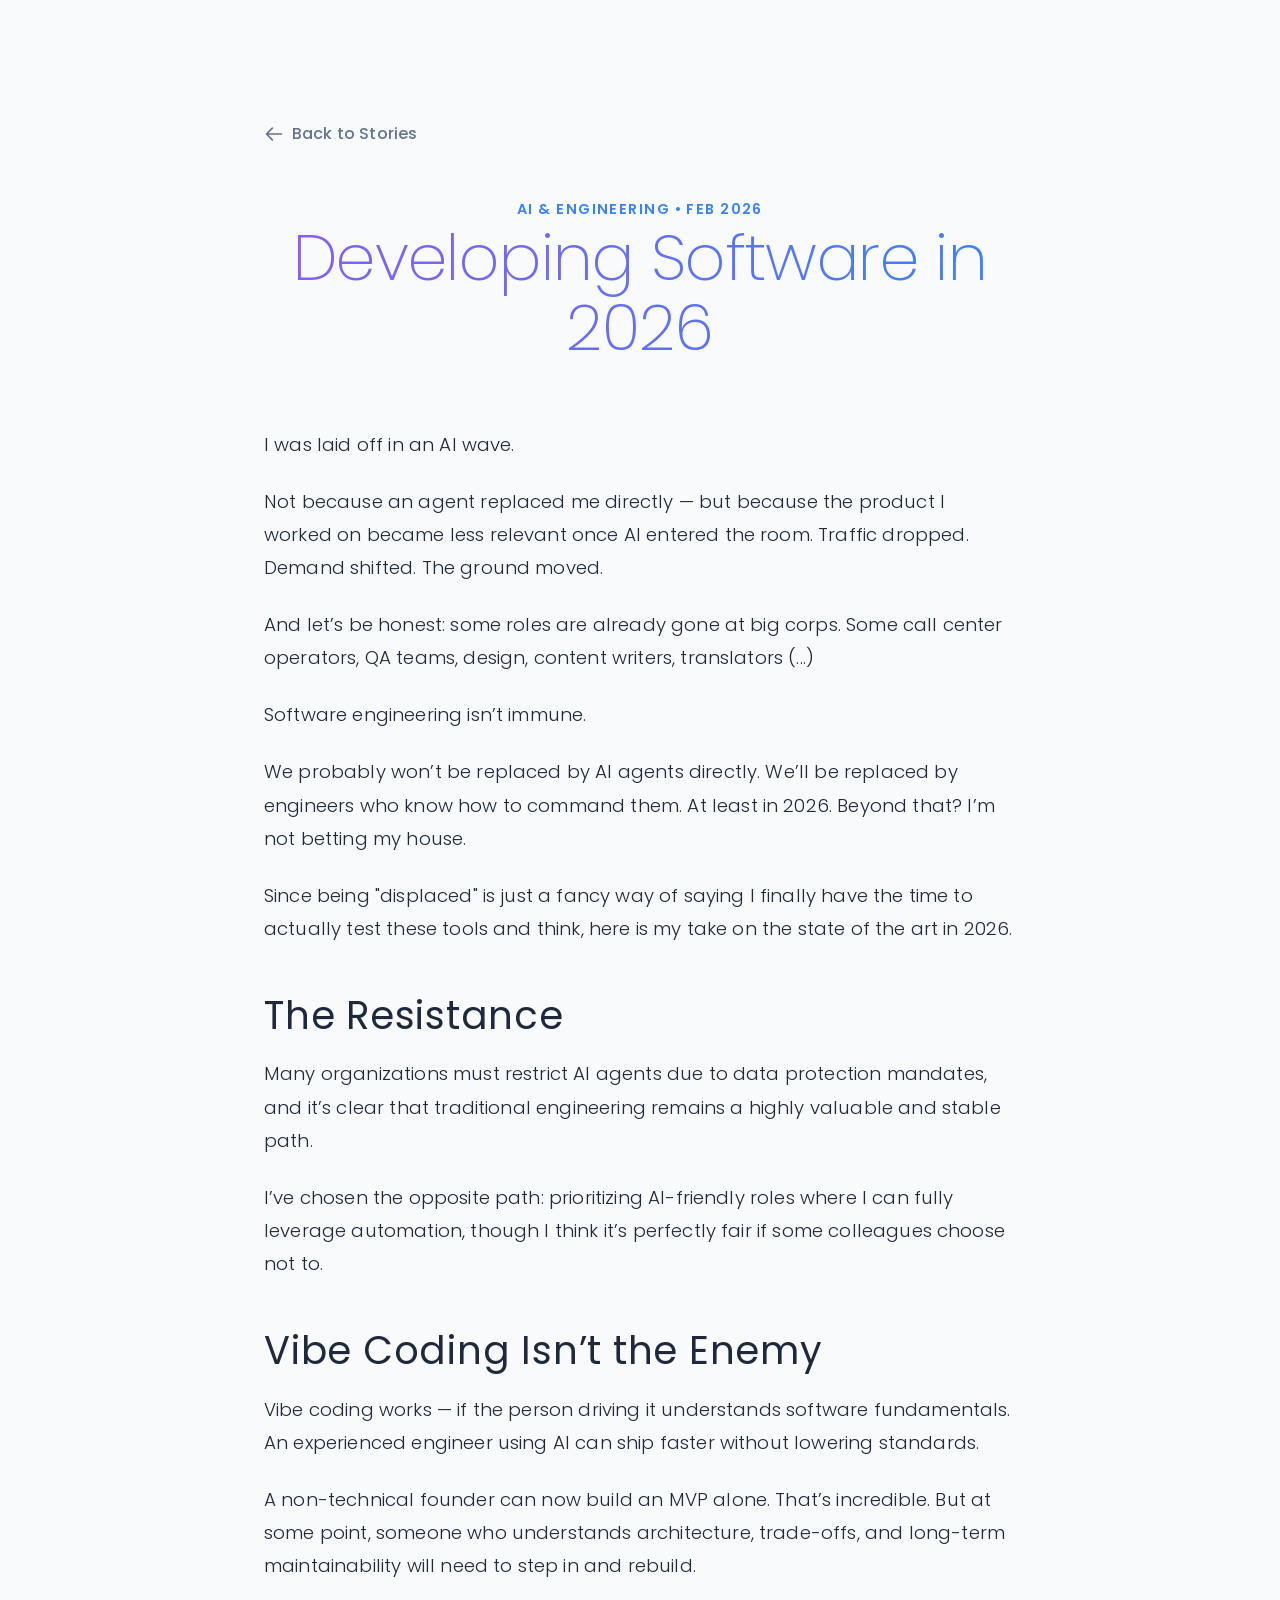
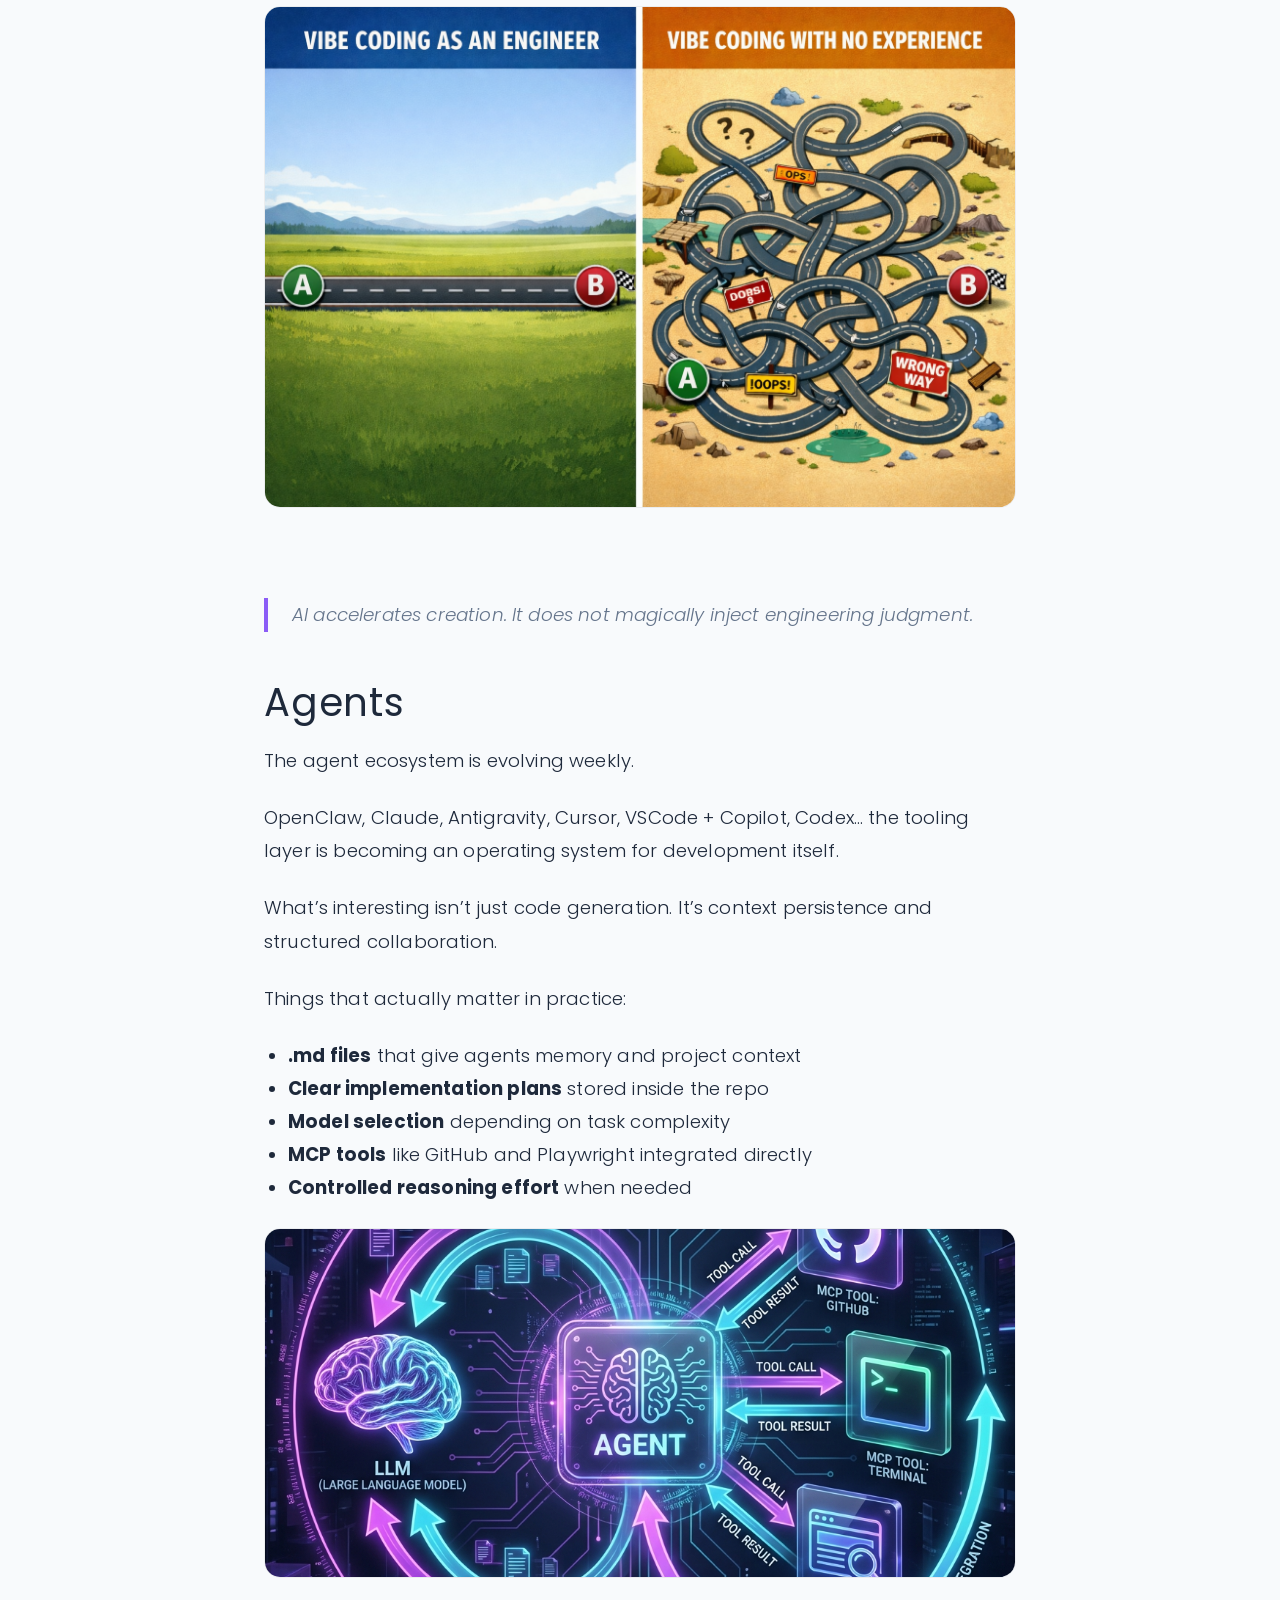
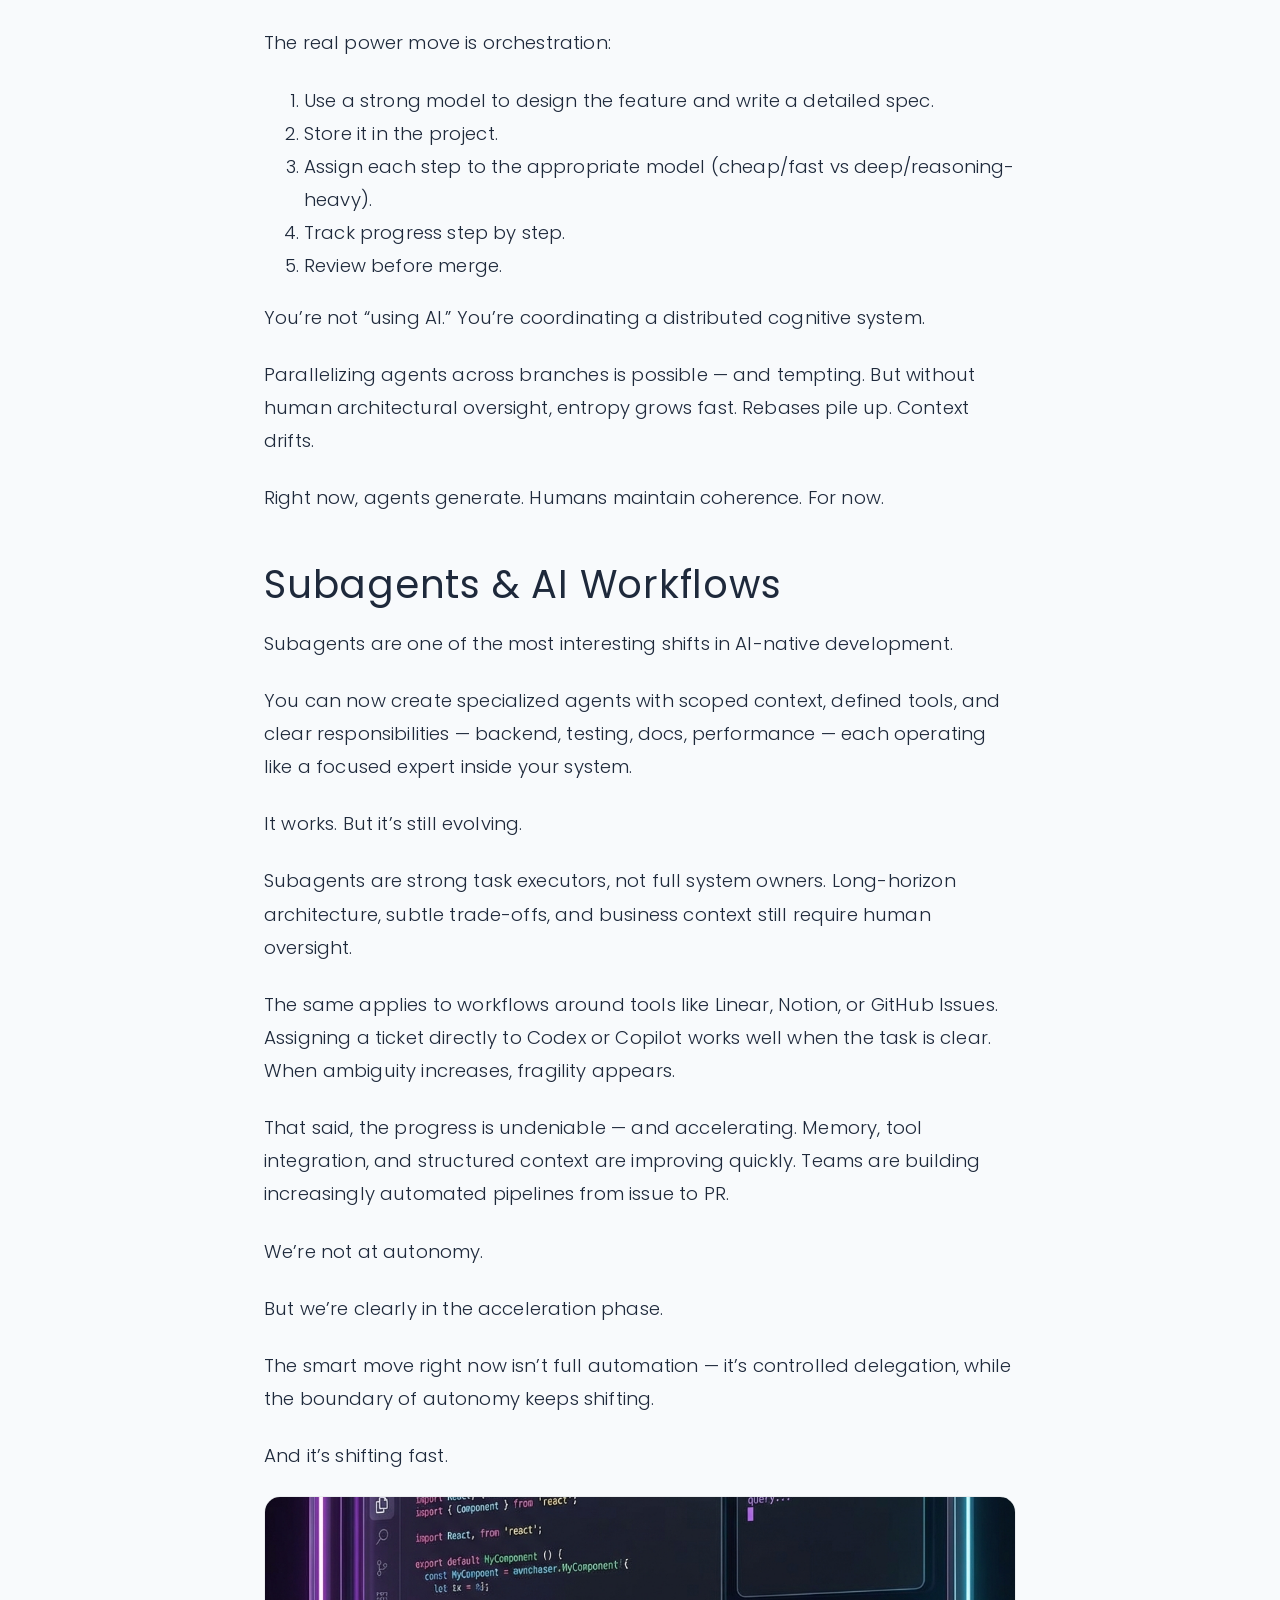
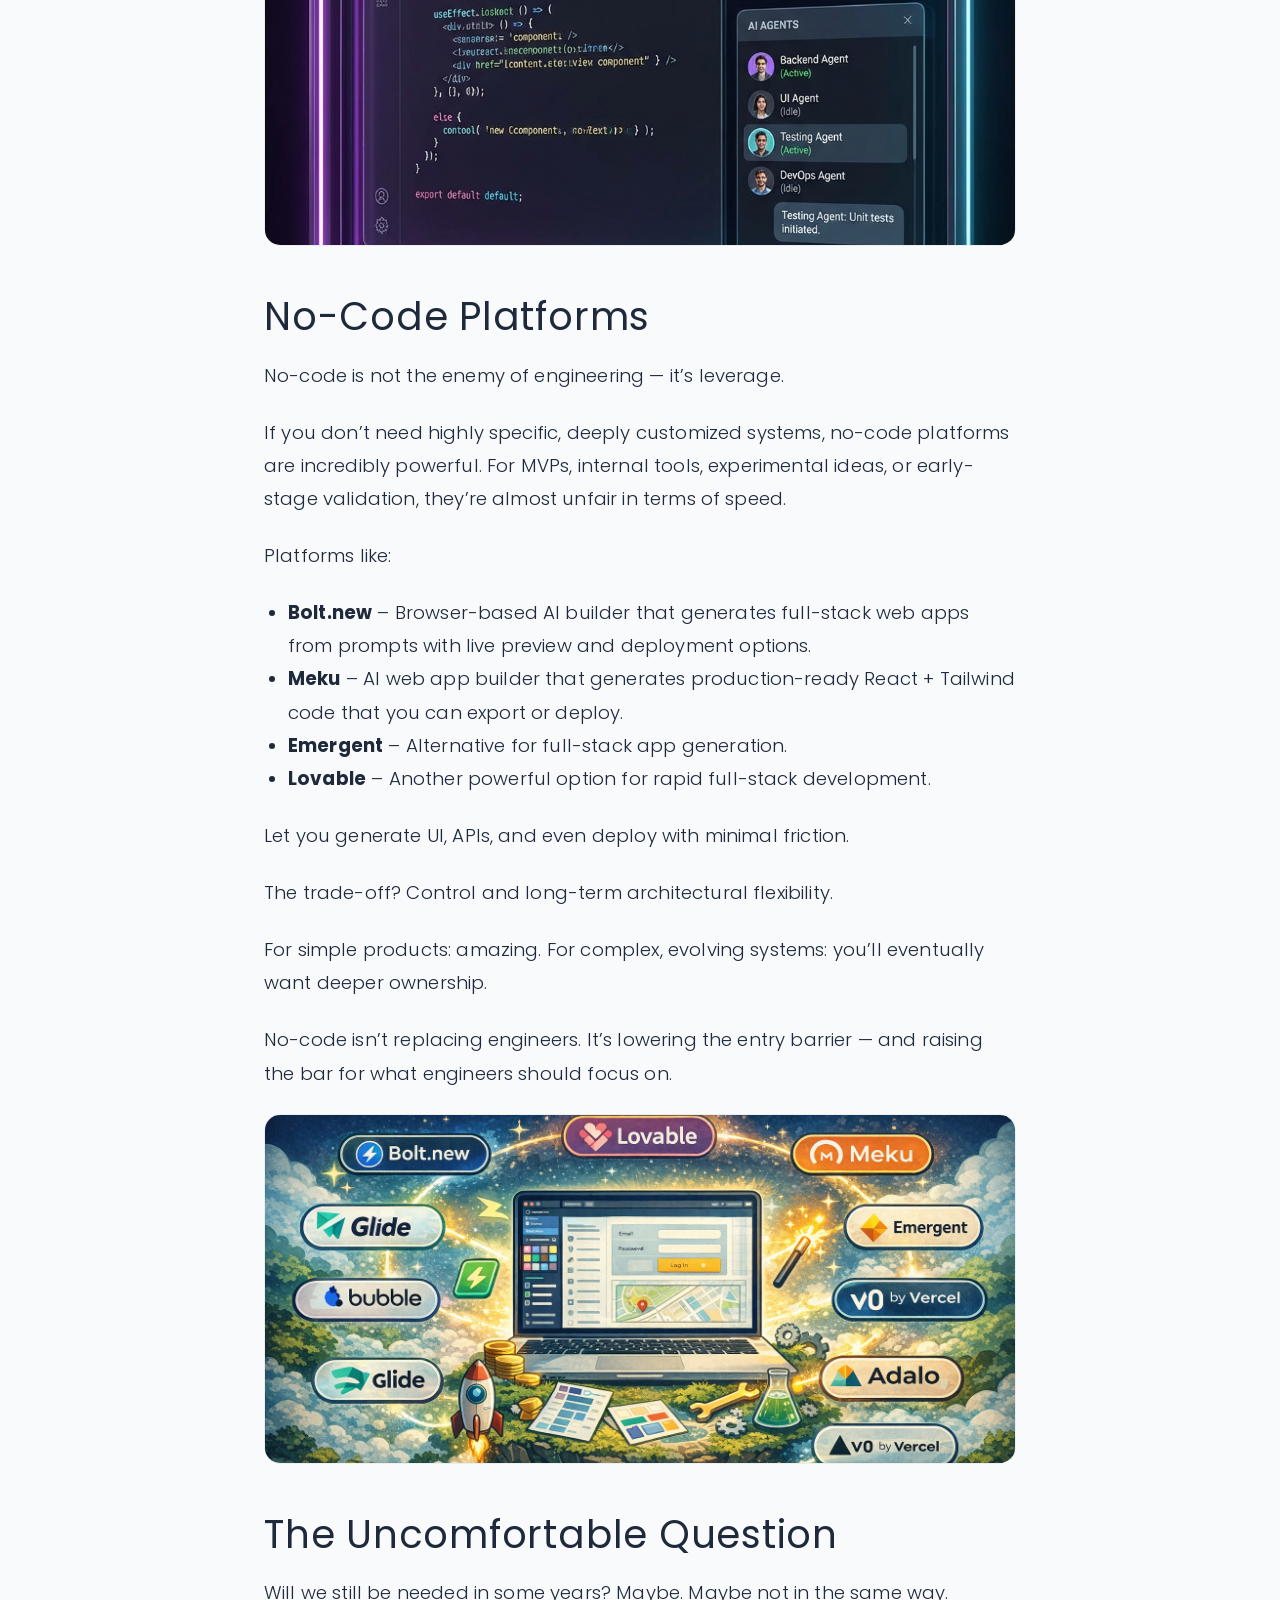
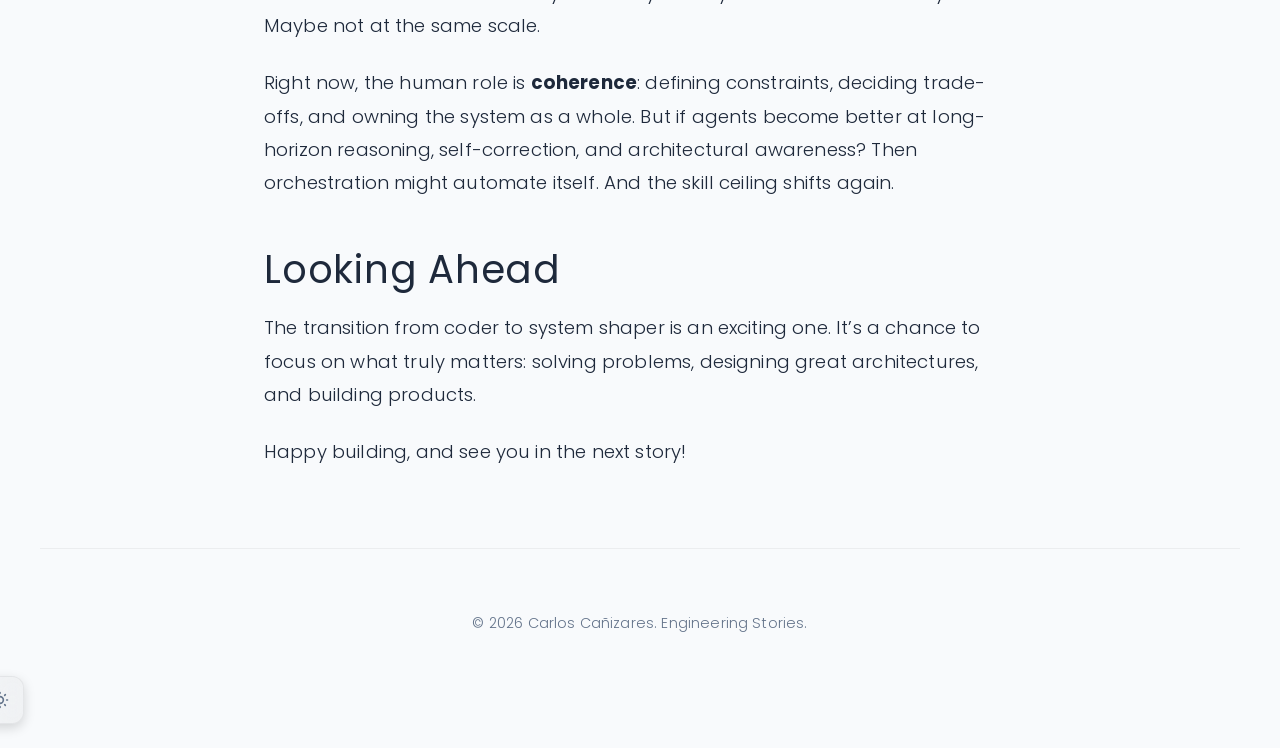
==== commit f55e0a0a: "new content, march + april" ====
--- a/stories/developing-software-2026.html
+++ b/stories/developing-software-2026.html
@@ -111,7 +111,7 @@
     </style>
 </head>
 
-<body>
+<body data-story-id="developing-software-2026" data-story-lang="en">
     <canvas id="page-matrix" aria-hidden="true"></canvas>
 
     <main class="story-content">
@@ -308,4 +308,4 @@
     <script src="../js/main.js"></script>
 </body>
 
-</html>+</html>
--- a/css/style.css
+++ b/css/style.css
@@ -118,8 +118,17 @@
     min-width: 0;
 }
 
+.slider-track .story-card {
+    flex: 0 0 calc((100% - 4rem) / 3);
+    min-width: 0;
+}
+
 @media (max-width: 768px) {
     .slider-track .project-card {
+        flex: 0 0 100%;
+    }
+
+    .slider-track .story-card {
         flex: 0 0 100%;
     }
 }
@@ -487,15 +496,62 @@
     display: flex;
     flex-direction: column;
     height: 100%;
+    cursor: pointer;
+}
+
+.story-card-meta {
+    display: flex;
+    justify-content: space-between;
+    align-items: center;
+    gap: 1rem;
+    margin-bottom: 0.8rem;
+    flex-wrap: wrap;
 }
 
 .story-date {
     font-size: 0.85rem;
     color: var(--accent-secondary);
     font-weight: 600;
-    margin-bottom: 0.5rem;
     text-transform: uppercase;
     letter-spacing: 0.05em;
+}
+
+.story-lang-toggle {
+    display: inline-flex;
+    align-items: center;
+    gap: 0.35rem;
+    padding: 0.25rem;
+    border-radius: 999px;
+    border: 1px solid var(--glass-border);
+    background: rgba(255, 255, 255, 0.03);
+}
+
+.story-lang-option {
+    display: inline-flex;
+    align-items: center;
+    justify-content: center;
+    min-width: 38px;
+    padding: 0.2rem 0.55rem;
+    border-radius: 999px;
+    color: var(--text-muted);
+    font-size: 0.72rem;
+    font-weight: 600;
+    letter-spacing: 0.08em;
+    text-transform: uppercase;
+}
+
+.story-lang-option:hover {
+    color: var(--text-main);
+    background: rgba(255, 255, 255, 0.06);
+}
+
+.story-lang-option.is-active {
+    color: #fff;
+    background: var(--accent-gradient);
+}
+
+[data-theme="light"] .story-lang-option.is-active {
+    color: #fff;
 }
 
 .story-cover {
@@ -966,6 +1022,10 @@
         height: 44px;
     }
 
+    .story-card-meta {
+        align-items: flex-start;
+    }
+
     .footer-content {
         flex-direction: column;
         gap: 1rem;
